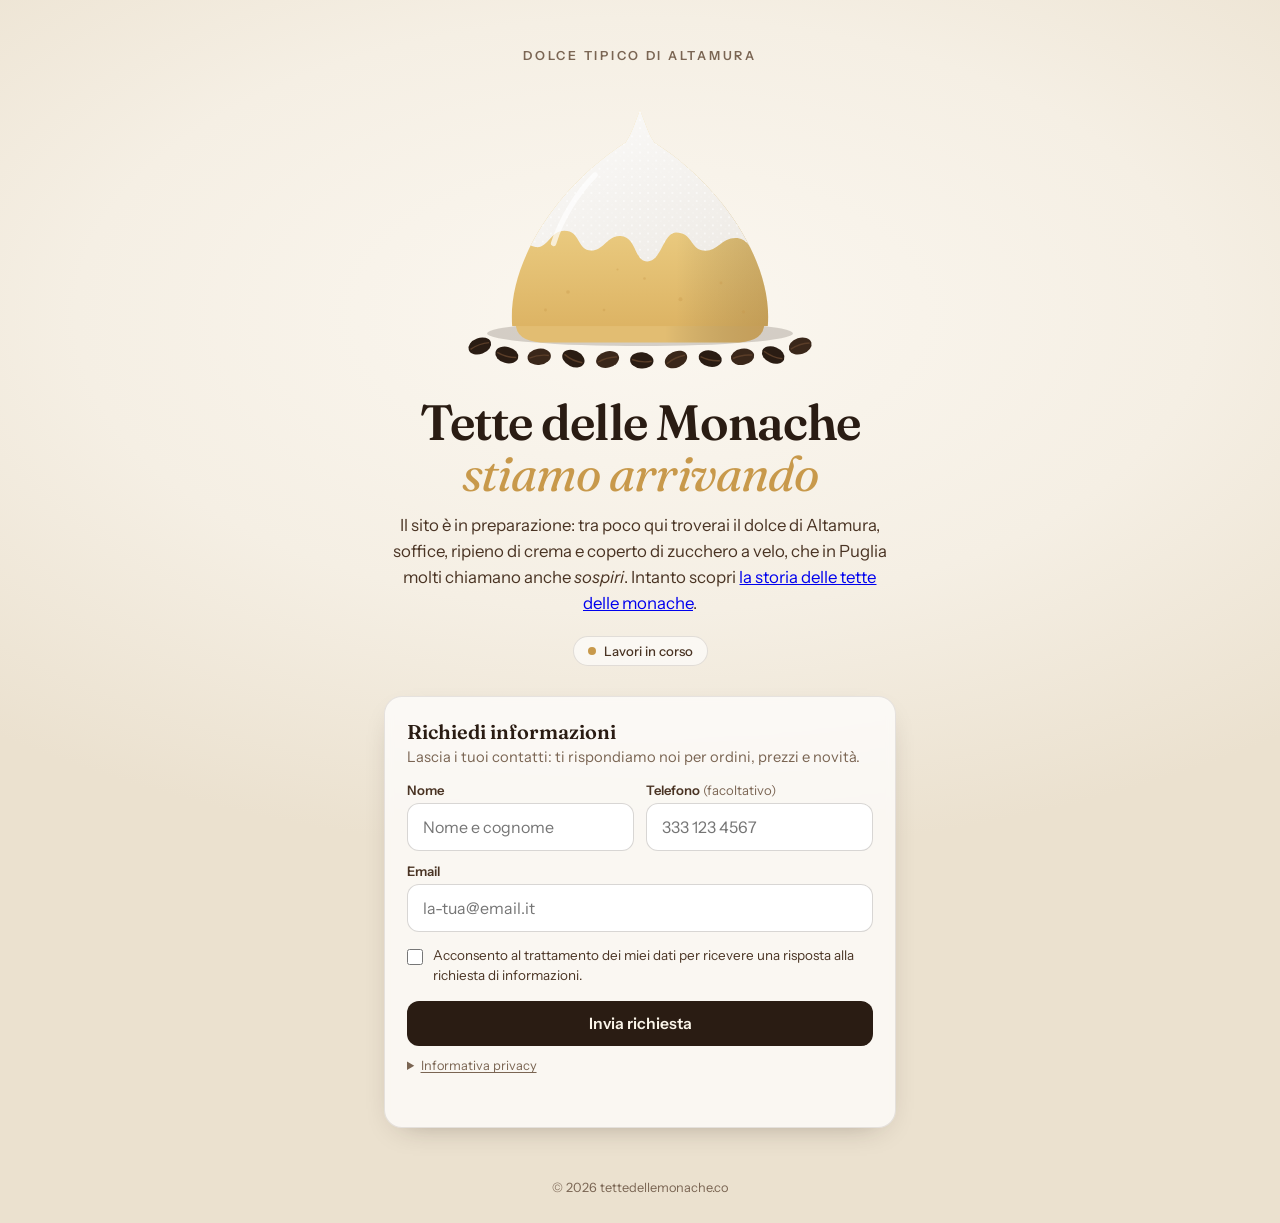
==== index.html @ 0f5dd4fe "Pubblica la pagina Storia e aggiungi nomi alternativi e varianti di ricerca Co-Authored-By: Claude O" ====
<!DOCTYPE html>
<html lang="it">
<head>
<meta charset="UTF-8">
<meta name="viewport" content="width=device-width, initial-scale=1">
<title>Tette delle Monache di Altamura (sospiri) — Lavori in corso</title>
<meta name="description" content="Tette delle monache, i sospiri tipici di Altamura: soffici, ripieni di crema e coperti di zucchero a velo. Il sito è in preparazione, lascia i tuoi contatti per ricevere informazioni.">
<meta name="keywords" content="tette delle monache, tette della monaca, tette delle monache Altamura, sospiri, sospiri pugliesi, sospiri di Altamura, sise delle monache, dolce tipico Altamura, dolci pugliesi, Dune di Altamura, tette monache, tete delle monache, tette delle monach, sospir">
<link rel="canonical" href="https://tettedellemonache.co/">
<meta property="og:type" content="website">
<meta property="og:locale" content="it_IT">
<meta property="og:site_name" content="Tette delle Monache">
<meta property="og:title" content="Tette delle Monache — il dolce tipico di Altamura">
<meta property="og:description" content="Soffici, cremose, innevate di zucchero a velo. Il sito è in preparazione: lascia i tuoi contatti per ricevere informazioni.">
<meta property="og:url" content="https://tettedellemonache.co/">
<meta property="og:image" content="https://tettedellemonache.co/og.png">
<meta property="og:image:width" content="1200">
<meta property="og:image:height" content="630">
<meta name="twitter:card" content="summary_large_image">
<script type="application/ld+json">
{
  "@context": "https://schema.org",
  "@graph": [
    {
      "@type": "WebSite",
      "@id": "https://tettedellemonache.co/#sito",
      "url": "https://tettedellemonache.co/",
      "name": "Tette delle Monache",
      "inLanguage": "it-IT",
      "publisher": {"@id": "https://tettedellemonache.co/#org"}
    },
    {
      "@type": "Organization",
      "@id": "https://tettedellemonache.co/#org",
      "name": "Tette delle Monache",
      "alternateName": ["Dune di Altamura", "Tette delle Monache Altamura", "Sospiri di Altamura"],
      "sameAs": ["https://dunedialtamura.com/", "https://dunedialtamura.it/", "https://tettedellemonache.info/"],
      "url": "https://tettedellemonache.co/",
      "logo": "https://tettedellemonache.co/og.png",
      "email": "tettedellemonache@outlook.com",
      "description": "Progetto dedicato alle tette delle monache, il dolce tipico di Altamura (Puglia).",
      "areaServed": "IT"
    }
  ]
}
</script>
<link rel="preconnect" href="https://fonts.googleapis.com">
<link rel="preconnect" href="https://fonts.gstatic.com" crossorigin>
<link href="https://fonts.googleapis.com/css2?family=Fraunces:ital,opsz,wght@0,9..144,400;0,9..144,600;1,9..144,400&family=Instrument+Sans:wght@400;500;600&display=swap" rel="stylesheet">
<style>
  :root{
    --cream:#f5efe4;
    --cream-2:#ebe1cf;
    --custard:#e9c97e;
    --crust:#c8994b;
    --coffee:#2a1c13;
    --coffee-2:#4a3424;
    --ink:#2a1c13;
    --muted:#7a6553;
  }
  *{box-sizing:border-box;margin:0;padding:0}
  html,body{height:100%}
  body{
    font-family:"Instrument Sans",system-ui,sans-serif;
    color:var(--ink);
    background:
      radial-gradient(ellipse 80% 60% at 50% 35%, #fbf7f0 0%, var(--cream) 55%, var(--cream-2) 100%) fixed;
    background-color:var(--cream-2);
    min-height:100vh;
    display:flex;flex-direction:column;align-items:center;
    overflow-x:hidden;
  }
  /* zucchero a velo che cade */
  .sugar{position:fixed;inset:0;pointer-events:none;z-index:0}
  .sugar i{
    position:absolute;top:-10px;width:4px;height:4px;border-radius:50%;
    background:#fff;opacity:.9;box-shadow:0 0 3px rgba(255,255,255,.9);
    animation:fall linear infinite;
  }
  @keyframes fall{
    to{transform:translate3d(var(--drift,20px),105vh,0)}
  }

  main{
    position:relative;z-index:1;
    width:100%;max-width:560px;
    padding:48px 24px 32px;
    display:flex;flex-direction:column;align-items:center;text-align:center;
    flex:1;
  }
  .eyebrow{
    font-size:.78rem;letter-spacing:.22em;text-transform:uppercase;
    color:var(--muted);font-weight:600;
  }
  .mountain{width:min(360px,82vw);height:auto;margin:22px 0 6px;overflow:visible}
  .mountain .peak{animation:breathe 6s ease-in-out infinite;transform-origin:200px 270px}
  @keyframes breathe{50%{transform:scale(1.012)}}

  h1{
    font-family:"Fraunces",Georgia,serif;font-weight:600;
    font-size:clamp(2.1rem,7vw,3.1rem);line-height:1.02;letter-spacing:-.02em;
    margin-top:18px;
  }
  h1 em{font-style:italic;font-weight:400;color:var(--crust)}
  .lead{
    margin-top:14px;font-size:1.05rem;line-height:1.55;color:var(--coffee-2);
    max-width:30em;
  }
  .badge{
    display:inline-flex;align-items:center;gap:8px;margin-top:20px;
    font-size:.82rem;font-weight:500;color:var(--coffee-2);
    background:rgba(255,255,255,.6);border:1px solid rgba(42,28,19,.12);
    padding:6px 14px;border-radius:999px;
  }
  .badge::before{
    content:"";width:8px;height:8px;border-radius:50%;background:var(--crust);
    animation:pulse 1.8s ease-in-out infinite;
  }
  @keyframes pulse{50%{opacity:.3}}

  form{
    width:100%;margin-top:30px;
    background:rgba(255,255,255,.72);
    border:1px solid rgba(42,28,19,.1);
    border-radius:18px;padding:22px;
    box-shadow:0 10px 30px -18px rgba(42,28,19,.45);
    text-align:left;
    backdrop-filter:blur(4px);
  }
  form h2{
    font-family:"Fraunces",Georgia,serif;font-weight:600;font-size:1.25rem;
  }
  form p.sub{font-size:.92rem;color:var(--muted);margin-top:4px}
  .fields{display:grid;grid-template-columns:1fr 1fr;gap:12px;margin-top:16px}
  .field{display:flex;flex-direction:column;gap:5px;min-width:0}
  .field.wide{grid-column:1/-1}
  .field label{font-size:.82rem;font-weight:600;color:var(--coffee-2)}
  .field .opt{font-weight:400;color:var(--muted)}
  .submit{width:100%;margin-top:16px}
  input[type=email],input[type=text],input[type=tel]{
    width:100%;min-width:0;
    font:inherit;font-size:1rem;color:var(--ink);
    padding:13px 15px;border-radius:12px;
    border:1.5px solid rgba(42,28,19,.18);background:#fff;
    transition:border-color .2s, box-shadow .2s;
  }
  input[type=email]:focus,input[type=text]:focus,input[type=tel]:focus{
    outline:none;border-color:var(--crust);box-shadow:0 0 0 4px rgba(200,153,75,.18);
  }
  button{
    font:inherit;font-weight:600;font-size:.98rem;
    padding:13px 20px;border-radius:12px;border:0;cursor:pointer;
    background:var(--coffee);color:#fbf5ea;white-space:nowrap;
    transition:transform .15s, background .2s;
  }
  button:hover{background:#3b281b}
  button:active{transform:translateY(1px)}
  button[disabled]{opacity:.6;cursor:wait}
  .consent{
    display:flex;gap:10px;align-items:flex-start;margin-top:14px;
    font-size:.84rem;line-height:1.45;color:var(--coffee-2);
  }
  .consent input{margin-top:3px;accent-color:var(--coffee);width:16px;height:16px;flex:none}
  details{margin-top:10px;font-size:.8rem;color:var(--muted);line-height:1.5}
  details summary{cursor:pointer;text-decoration:underline;text-underline-offset:2px}
  details div{margin-top:8px}
  details a{color:var(--coffee-2)}
  .hp{position:absolute;left:-9999px}
  .msg{margin-top:12px;font-size:.92rem;font-weight:500;min-height:1.2em}
  .msg.ok{color:#3d6b2f}
  .msg.err{color:#a3392b}

  footer{
    position:relative;z-index:1;
    padding:20px 24px 28px;font-size:.8rem;color:var(--muted);text-align:center;
  }
  @media (max-width:440px){
    .fields{grid-template-columns:1fr}
  }
  @media (prefers-reduced-motion:reduce){
    .sugar,.mountain .peak,.badge::before{animation:none!important}
    .sugar{display:none}
  }
</style>
</head>
<body>

<div class="sugar" aria-hidden="true"></div>

<main>
  <span class="eyebrow">Dolce tipico di Altamura</span>

  <!-- La montagna: forma del dolce, cima di zucchero a velo, base di chicchi di caffè -->
  <svg class="mountain" viewBox="0 0 400 320" role="img" aria-label="Una montagna stilizzata a forma di tetta delle monache, con la cima innevata di zucchero a velo">
    <defs>
      <linearGradient id="body" x1="0" y1="0" x2="0" y2="1">
        <stop offset="0" stop-color="#f6e3b0"/>
        <stop offset=".55" stop-color="#e9c97e"/>
        <stop offset="1" stop-color="#d9ad5c"/>
      </linearGradient>
      <linearGradient id="shade" x1="0" y1="0" x2="1" y2="0">
        <stop offset="0" stop-color="#000" stop-opacity="0"/>
        <stop offset=".6" stop-color="#000" stop-opacity="0"/>
        <stop offset="1" stop-color="#7a4f1c" stop-opacity=".28"/>
      </linearGradient>
      <linearGradient id="snow" x1="0" y1="0" x2="1" y2="1">
        <stop offset="0" stop-color="#ffffff"/>
        <stop offset="1" stop-color="#ece8e2"/>
      </linearGradient>
      <clipPath id="dome">
        <path d="M58,268 C52,198 108,112 184,64 C191,54 195,40 200,28 C205,40 209,54 216,64 C292,112 348,198 342,268 Z"/>
      </clipPath>
      <pattern id="dust" width="9" height="9" patternUnits="userSpaceOnUse">
        <circle cx="2" cy="3" r=".9" fill="#fff" opacity=".8"/>
        <circle cx="7" cy="7" r=".6" fill="#fff" opacity=".6"/>
      </pattern>
    </defs>

    <!-- ombra a terra -->
    <ellipse cx="200" cy="276" rx="170" ry="14" fill="#2a1c13" opacity=".18"/>

    <g class="peak">
      <!-- base più chiara (il disco di pan di Spagna) -->
      <path d="M62,262 Q60,284 90,286 L310,286 Q340,284 338,262 Z" fill="#e2bd72"/>
      <path d="M62,262 Q60,284 90,286 L310,286 Q340,284 338,262 Z" fill="url(#shade)"/>

      <g clip-path="url(#dome)">
        <rect x="0" y="0" width="400" height="300" fill="url(#body)"/>
        <rect x="0" y="0" width="400" height="300" fill="url(#shade)"/>
        <!-- pori della pasta -->
        <g fill="#c8994b" opacity=".35">
          <circle cx="120" cy="230" r="2"/><circle cx="160" cy="250" r="1.5"/>
          <circle cx="245" cy="238" r="2.2"/><circle cx="290" cy="220" r="1.6"/>
          <circle cx="205" cy="215" r="1.4"/><circle cx="95" cy="250" r="1.6"/>
          <circle cx="315" cy="252" r="1.8"/><circle cx="175" cy="205" r="1.2"/>
        </g>
        <!-- cappa di zucchero a velo, con i bordi che colano -->
        <path id="cap" fill="url(#snow)" d="
          M0,0 H400 V168
          C388,170 378,160 362,166
          C350,172 348,190 336,190
          C322,190 324,170 306,170
          C290,170 286,186 270,184
          C256,182 258,164 240,164
          C226,164 224,196 208,196
          C194,196 196,170 180,168
          C164,166 160,184 146,184
          C130,184 134,162 116,162
          C100,162 98,182 84,180
          C70,178 72,160 56,160
          C40,160 20,170 0,166 Z"/>
        <clipPath id="capclip"><use href="#cap"/></clipPath>
        <rect x="0" y="0" width="400" height="200" fill="url(#dust)" clip-path="url(#capclip)"/>
        <!-- ombra sul fianco destro della neve -->
        <path d="M216,64 C292,112 348,198 342,268 L400,268 L400,0 L200,0 Z" fill="#8a7a66" opacity=".08"/>
        <!-- riflesso -->
        <path d="M150,100 C130,120 112,150 104,176" stroke="#fff" stroke-width="6" stroke-linecap="round" fill="none" opacity=".7"/>
      </g>
    </g>

    <!-- chicchi di caffè -->
    <g fill="#2a1c13">
      <g transform="translate(22,290) rotate(-20)"><ellipse rx="13" ry="9"/><path d="M-11,0 Q0,-3 11,0" stroke="#5a3d28" stroke-width="1.6" fill="none"/></g>
      <g transform="translate(52,300) rotate(15)"><ellipse rx="13" ry="9"/><path d="M-11,0 Q0,3 11,0" stroke="#5a3d28" stroke-width="1.6" fill="none"/></g>
      <g transform="translate(88,302) rotate(-8)"><ellipse rx="13" ry="9" fill="#3a271a"/><path d="M-11,0 Q0,-3 11,0" stroke="#5a3d28" stroke-width="1.6" fill="none"/></g>
      <g transform="translate(126,304) rotate(25)"><ellipse rx="13" ry="9"/><path d="M-11,0 Q0,3 11,0" stroke="#5a3d28" stroke-width="1.6" fill="none"/></g>
      <g transform="translate(164,305) rotate(-15)"><ellipse rx="13" ry="9" fill="#3a271a"/><path d="M-11,0 Q0,-3 11,0" stroke="#5a3d28" stroke-width="1.6" fill="none"/></g>
      <g transform="translate(202,306) rotate(5)"><ellipse rx="13" ry="9"/><path d="M-11,0 Q0,3 11,0" stroke="#5a3d28" stroke-width="1.6" fill="none"/></g>
      <g transform="translate(240,305) rotate(-25)"><ellipse rx="13" ry="9" fill="#3a271a"/><path d="M-11,0 Q0,-3 11,0" stroke="#5a3d28" stroke-width="1.6" fill="none"/></g>
      <g transform="translate(278,304) rotate(12)"><ellipse rx="13" ry="9"/><path d="M-11,0 Q0,3 11,0" stroke="#5a3d28" stroke-width="1.6" fill="none"/></g>
      <g transform="translate(314,302) rotate(-10)"><ellipse rx="13" ry="9" fill="#3a271a"/><path d="M-11,0 Q0,-3 11,0" stroke="#5a3d28" stroke-width="1.6" fill="none"/></g>
      <g transform="translate(348,300) rotate(22)"><ellipse rx="13" ry="9"/><path d="M-11,0 Q0,3 11,0" stroke="#5a3d28" stroke-width="1.6" fill="none"/></g>
      <g transform="translate(378,290) rotate(-18)"><ellipse rx="13" ry="9" fill="#3a271a"/><path d="M-11,0 Q0,-3 11,0" stroke="#5a3d28" stroke-width="1.6" fill="none"/></g>
    </g>
  </svg>

  <h1>Tette delle Monache<br><em>stiamo arrivando</em></h1>
  <p class="lead">Il sito è in preparazione: tra poco qui troverai il dolce di Altamura, soffice, ripieno di crema e coperto di zucchero a velo, che in Puglia molti chiamano anche <em>sospiri</em>. Intanto scopri <a href="/storia/">la storia delle tette delle monache</a>.</p>
  <span class="badge">Lavori in corso</span>

  <form id="info" novalidate>
    <h2>Richiedi informazioni</h2>
    <p class="sub">Lascia i tuoi contatti: ti rispondiamo noi per ordini, prezzi e novità.</p>

    <input type="hidden" name="access_key" value="9b6ca46b-5a80-4201-93fc-f913180a5747">
    <input type="hidden" name="subject" value="Nuova richiesta informazioni da tettedellemonache.co">
    <input type="hidden" name="from_name" value="tettedellemonache.co">
    <input type="checkbox" name="botcheck" class="hp" tabindex="-1" autocomplete="off">

    <div class="fields">
      <div class="field">
        <label for="name">Nome</label>
        <input id="name" type="text" name="name" placeholder="Nome e cognome" autocomplete="name" required>
      </div>
      <div class="field">
        <label for="phone">Telefono <span class="opt">(facoltativo)</span></label>
        <input id="phone" type="tel" name="telefono" placeholder="333 123 4567" autocomplete="tel" inputmode="tel">
      </div>
      <div class="field wide">
        <label for="email">Email</label>
        <input id="email" type="email" name="email" placeholder="la-tua@email.it" autocomplete="email" required>
      </div>
    </div>

    <label class="consent">
      <input type="checkbox" name="consenso_privacy" value="sì" required>
      <span>Acconsento al trattamento dei miei dati per ricevere una risposta alla richiesta di informazioni.</span>
    </label>

    <button type="submit" id="send" class="submit">Invia richiesta</button>

    <details>
      <summary>Informativa privacy</summary>
      <div>
        <strong>Titolare del trattamento:</strong> Domenico Fraccalvieri, email: <a href="mailto:tettedellemonache@outlook.com">tettedellemonache@outlook.com</a>.<br>
        <strong>Dati raccolti:</strong> nome, indirizzo email e, se lo inserisci, numero di telefono.<br>
        <strong>Finalità:</strong> rispondere alla tua richiesta di informazioni. Base giuridica: il tuo consenso (art. 6.1.a GDPR).<br>
        <strong>Conservazione:</strong> per il tempo necessario a rispondere e comunque non oltre 12 mesi.<br>
        <strong>Destinatari:</strong> il modulo è gestito da Web3Forms, che inoltra il messaggio via email al titolare.<br>
        <strong>I tuoi diritti:</strong> puoi chiedere in ogni momento accesso, rettifica, cancellazione o revoca del consenso scrivendo all'email del titolare, e puoi presentare reclamo al Garante per la protezione dei dati personali.
      </div>
    </details>

    <p class="msg" id="msg" role="status" aria-live="polite"></p>
  </form>
</main>

<footer>© <span id="y"></span> tettedellemonache.co</footer>

<script>
  document.getElementById('y').textContent = new Date().getFullYear();

  // zucchero a velo
  (function(){
    var box = document.querySelector('.sugar');
    var n = window.innerWidth < 600 ? 28 : 55;
    for (var i = 0; i < n; i++){
      var s = document.createElement('i');
      var size = (Math.random()*3 + 2).toFixed(1);
      s.style.left = (Math.random()*100) + 'vw';
      s.style.width = s.style.height = size + 'px';
      s.style.opacity = (Math.random()*.5 + .45).toFixed(2);
      s.style.animationDuration = (Math.random()*10 + 9).toFixed(1) + 's';
      s.style.animationDelay = (-Math.random()*18).toFixed(1) + 's';
      s.style.setProperty('--drift', (Math.random()*60 - 30).toFixed(0) + 'px');
      box.appendChild(s);
    }
  })();

  // invio modulo
  (function(){
    var form = document.getElementById('info');
    var msg = document.getElementById('msg');
    var btn = document.getElementById('send');

    function say(text, cls){ msg.textContent = text; msg.className = 'msg ' + (cls||''); }

    form.addEventListener('submit', function(e){
      e.preventDefault();
      var nameEl = document.getElementById('name');
      var name = nameEl.value.trim();
      var phone = form.telefono.value.trim();
      var email = form.email.value.trim();
      if (name.length < 2) { say('Inserisci il tuo nome.', 'err'); nameEl.focus(); return; }
      if (phone && !/^\+?[0-9\s.\-\/()]{6,20}$/.test(phone)) { say('Il numero di telefono non sembra valido.', 'err'); form.telefono.focus(); return; }
      if (!/^[^\s@]+@[^\s@]+\.[^\s@]+$/.test(email)) { say('Inserisci un indirizzo email valido.', 'err'); form.email.focus(); return; }
      if (!form.consenso_privacy.checked) { say('Per inviare la richiesta serve il consenso al trattamento dei dati.', 'err'); return; }
      if (form.access_key.value.indexOf('INSERISCI') === 0) { say('Il modulo non è ancora collegato: manca la access key di Web3Forms.', 'err'); return; }

      btn.disabled = true; say('Invio in corso…');
      fetch('https://api.web3forms.com/submit', { method:'POST', body:new FormData(form), headers:{ 'Accept':'application/json' } })
        .then(function(r){ return r.json(); })
        .then(function(d){
          if (d.success) { form.reset(); say('Grazie! Ti scriveremo presto.', 'ok'); }
          else { say('Qualcosa non ha funzionato. Riprova tra poco.', 'err'); }
        })
        .catch(function(){ say('Connessione non riuscita. Riprova tra poco.', 'err'); })
        .finally(function(){ btn.disabled = false; });
    });
  })();
</script>
</body>
</html>
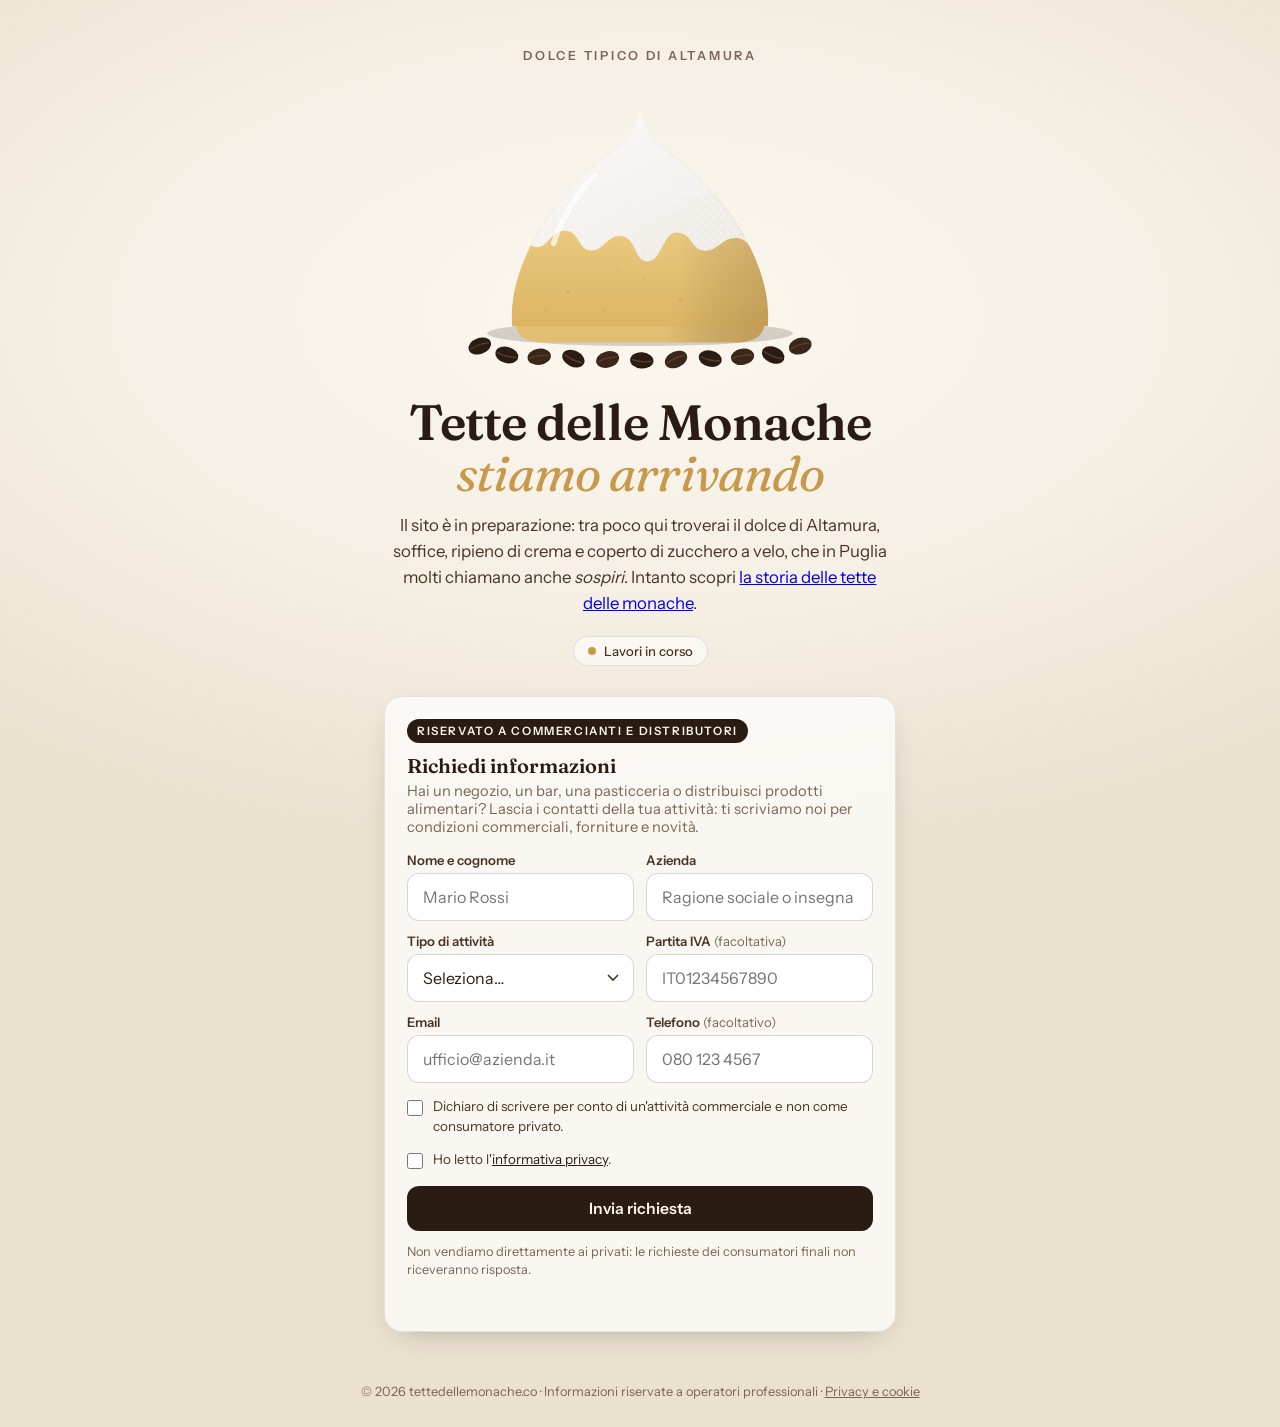
==== commit 7bc41163: "Modulo riservato a commercianti e distributori, informativa privacy completa, caratteri ospitati sul" ====
--- a/index.html
+++ b/index.html
@@ -44,9 +44,11 @@
   ]
 }
 </script>
-<link rel="preconnect" href="https://fonts.googleapis.com">
-<link rel="preconnect" href="https://fonts.gstatic.com" crossorigin>
-<link href="https://fonts.googleapis.com/css2?family=Fraunces:ital,opsz,wght@0,9..144,400;0,9..144,600;1,9..144,400&family=Instrument+Sans:wght@400;500;600&display=swap" rel="stylesheet">
+<link rel="preload" href="/fonts/fraunces-latin-600-normal.woff2" as="font" type="font/woff2" crossorigin>
+<link rel="icon" href="/favicon.svg" type="image/svg+xml">
+<link rel="apple-touch-icon" href="/apple-touch-icon.png">
+<link rel="preload" href="/fonts/instrument-sans-latin-400-normal.woff2" as="font" type="font/woff2" crossorigin>
+<link rel="stylesheet" href="/fonts/fonts.css">
 <style>
   :root{
     --cream:#f5efe4;
@@ -137,14 +139,14 @@
   .field label{font-size:.82rem;font-weight:600;color:var(--coffee-2)}
   .field .opt{font-weight:400;color:var(--muted)}
   .submit{width:100%;margin-top:16px}
-  input[type=email],input[type=text],input[type=tel]{
+  input[type=email],input[type=text],input[type=tel],select{
     width:100%;min-width:0;
     font:inherit;font-size:1rem;color:var(--ink);
     padding:13px 15px;border-radius:12px;
     border:1.5px solid rgba(42,28,19,.18);background:#fff;
     transition:border-color .2s, box-shadow .2s;
   }
-  input[type=email]:focus,input[type=text]:focus,input[type=tel]:focus{
+  input[type=email]:focus,input[type=text]:focus,input[type=tel]:focus,select:focus{
     outline:none;border-color:var(--crust);box-shadow:0 0 0 4px rgba(200,153,75,.18);
   }
   button{
@@ -161,6 +163,10 @@
     font-size:.84rem;line-height:1.45;color:var(--coffee-2);
   }
   .consent input{margin-top:3px;accent-color:var(--coffee);width:16px;height:16px;flex:none}
+  select{appearance:none;background:#fff url("data:image/svg+xml,%3Csvg xmlns='http://www.w3.org/2000/svg' width='12' height='8'%3E%3Cpath d='M1 1l5 5 5-5' stroke='%234a3424' stroke-width='1.6' fill='none'/%3E%3C/svg%3E") no-repeat right 14px center;padding-right:36px}
+  .b2b{display:inline-block;font-size:.72rem;letter-spacing:.14em;text-transform:uppercase;font-weight:600;color:#fbf5ea;background:var(--coffee);padding:5px 10px;border-radius:999px;margin-bottom:10px}
+  .consent a{color:var(--coffee)}
+  .note{margin-top:12px;font-size:.8rem;color:var(--muted);line-height:1.45}
   details{margin-top:10px;font-size:.8rem;color:var(--muted);line-height:1.5}
   details summary{cursor:pointer;text-decoration:underline;text-underline-offset:2px}
   details div{margin-top:8px}
@@ -170,6 +176,7 @@
   .msg.ok{color:#3d6b2f}
   .msg.err{color:#a3392b}
 
+  footer a{color:var(--muted)}
   footer{
     position:relative;z-index:1;
     padding:20px 24px 28px;font-size:.8rem;color:var(--muted);text-align:center;
@@ -279,53 +286,70 @@
   <span class="badge">Lavori in corso</span>
 
   <form id="info" novalidate>
+    <span class="b2b">Riservato a commercianti e distributori</span>
     <h2>Richiedi informazioni</h2>
-    <p class="sub">Lascia i tuoi contatti: ti rispondiamo noi per ordini, prezzi e novità.</p>
+    <p class="sub">Hai un negozio, un bar, una pasticceria o distribuisci prodotti alimentari? Lascia i contatti della tua attività: ti scriviamo noi per condizioni commerciali, forniture e novità.</p>
 
     <input type="hidden" name="access_key" value="9b6ca46b-5a80-4201-93fc-f913180a5747">
-    <input type="hidden" name="subject" value="Nuova richiesta informazioni da tettedellemonache.co">
+    <input type="hidden" name="subject" value="Nuova richiesta B2B da tettedellemonache.co">
     <input type="hidden" name="from_name" value="tettedellemonache.co">
-    <input type="checkbox" name="botcheck" class="hp" tabindex="-1" autocomplete="off">
+    <div class="hp" aria-hidden="true">
+      <label>Non spuntare questa casella <input type="checkbox" name="botcheck" tabindex="-1" autocomplete="off"></label>
+    </div>
 
     <div class="fields">
       <div class="field">
-        <label for="name">Nome</label>
-        <input id="name" type="text" name="name" placeholder="Nome e cognome" autocomplete="name" required>
+        <label for="name">Nome e cognome</label>
+        <input id="name" type="text" name="name" placeholder="Mario Rossi" autocomplete="name" required>
+      </div>
+      <div class="field">
+        <label for="company">Azienda</label>
+        <input id="company" type="text" name="azienda" placeholder="Ragione sociale o insegna" autocomplete="organization" required>
+      </div>
+      <div class="field">
+        <label for="kind">Tipo di attività</label>
+        <select id="kind" name="tipo_attivita" required>
+          <option value="">Seleziona…</option>
+          <option>Negozio / gastronomia</option>
+          <option>Bar / pasticceria</option>
+          <option>Ristorante / catering / hotel</option>
+          <option>Distributore / grossista</option>
+          <option>Grande distribuzione</option>
+          <option>Altro</option>
+        </select>
+      </div>
+      <div class="field">
+        <label for="vat">Partita IVA <span class="opt">(facoltativa)</span></label>
+        <input id="vat" type="text" name="partita_iva" placeholder="IT01234567890" inputmode="text" autocomplete="off">
+      </div>
+      <div class="field">
+        <label for="email">Email</label>
+        <input id="email" type="email" name="email" placeholder="ufficio@azienda.it" autocomplete="email" required>
       </div>
       <div class="field">
         <label for="phone">Telefono <span class="opt">(facoltativo)</span></label>
-        <input id="phone" type="tel" name="telefono" placeholder="333 123 4567" autocomplete="tel" inputmode="tel">
-      </div>
-      <div class="field wide">
-        <label for="email">Email</label>
-        <input id="email" type="email" name="email" placeholder="la-tua@email.it" autocomplete="email" required>
+        <input id="phone" type="tel" name="telefono" placeholder="080 123 4567" autocomplete="tel" inputmode="tel">
       </div>
     </div>
 
     <label class="consent">
-      <input type="checkbox" name="consenso_privacy" value="sì" required>
-      <span>Acconsento al trattamento dei miei dati per ricevere una risposta alla richiesta di informazioni.</span>
+      <input type="checkbox" name="dichiarazione_operatore" value="sì" required>
+      <span>Dichiaro di scrivere per conto di un'attività commerciale e non come consumatore privato.</span>
     </label>
+    <label class="consent">
+      <input type="checkbox" name="presa_visione_privacy" value="sì" required>
+      <span>Ho letto l'<a href="/privacy/" target="_blank" rel="noopener">informativa privacy</a>.</span>
+    </label>
 
     <button type="submit" id="send" class="submit">Invia richiesta</button>
 
-    <details>
-      <summary>Informativa privacy</summary>
-      <div>
-        <strong>Titolare del trattamento:</strong> Domenico Fraccalvieri, email: <a href="mailto:tettedellemonache@outlook.com">tettedellemonache@outlook.com</a>.<br>
-        <strong>Dati raccolti:</strong> nome, indirizzo email e, se lo inserisci, numero di telefono.<br>
-        <strong>Finalità:</strong> rispondere alla tua richiesta di informazioni. Base giuridica: il tuo consenso (art. 6.1.a GDPR).<br>
-        <strong>Conservazione:</strong> per il tempo necessario a rispondere e comunque non oltre 12 mesi.<br>
-        <strong>Destinatari:</strong> il modulo è gestito da Web3Forms, che inoltra il messaggio via email al titolare.<br>
-        <strong>I tuoi diritti:</strong> puoi chiedere in ogni momento accesso, rettifica, cancellazione o revoca del consenso scrivendo all'email del titolare, e puoi presentare reclamo al Garante per la protezione dei dati personali.
-      </div>
-    </details>
+    <p class="note">Non vendiamo direttamente ai privati: le richieste dei consumatori finali non riceveranno risposta.</p>
 
     <p class="msg" id="msg" role="status" aria-live="polite"></p>
   </form>
 </main>
 
-<footer>© <span id="y"></span> tettedellemonache.co</footer>
+<footer>© <span id="y"></span> tettedellemonache.co · Informazioni riservate a operatori professionali · <a href="/privacy/">Privacy e cookie</a></footer>
 
 <script>
   document.getElementById('y').textContent = new Date().getFullYear();
@@ -358,13 +382,21 @@
     form.addEventListener('submit', function(e){
       e.preventDefault();
       var nameEl = document.getElementById('name');
+      var compEl = document.getElementById('company');
+      var kindEl = document.getElementById('kind');
+      var vatEl = document.getElementById('vat');
       var name = nameEl.value.trim();
       var phone = form.telefono.value.trim();
       var email = form.email.value.trim();
-      if (name.length < 2) { say('Inserisci il tuo nome.', 'err'); nameEl.focus(); return; }
+      var vat = vatEl.value.replace(/\s/g,'').toUpperCase();
+      if (name.length < 2) { say('Inserisci nome e cognome.', 'err'); nameEl.focus(); return; }
+      if (compEl.value.trim().length < 2) { say('Inserisci il nome dell\'azienda.', 'err'); compEl.focus(); return; }
+      if (!kindEl.value) { say('Seleziona il tipo di attività.', 'err'); kindEl.focus(); return; }
+      if (vat && !/^(IT)?[0-9]{11}$/.test(vat) && !/^[A-Z]{2}[0-9A-Z]{2,13}$/.test(vat)) { say('La partita IVA non sembra valida.', 'err'); vatEl.focus(); return; }
+      if (!/^[^\s@]+@[^\s@]+\.[^\s@]+$/.test(email)) { say('Inserisci un indirizzo email valido.', 'err'); form.email.focus(); return; }
       if (phone && !/^\+?[0-9\s.\-\/()]{6,20}$/.test(phone)) { say('Il numero di telefono non sembra valido.', 'err'); form.telefono.focus(); return; }
-      if (!/^[^\s@]+@[^\s@]+\.[^\s@]+$/.test(email)) { say('Inserisci un indirizzo email valido.', 'err'); form.email.focus(); return; }
-      if (!form.consenso_privacy.checked) { say('Per inviare la richiesta serve il consenso al trattamento dei dati.', 'err'); return; }
+      if (!form.dichiarazione_operatore.checked) { say('Il modulo è riservato alle attività commerciali: conferma la dichiarazione.', 'err'); return; }
+      if (!form.presa_visione_privacy.checked) { say('Conferma di aver letto l\'informativa privacy.', 'err'); return; }
       if (form.access_key.value.indexOf('INSERISCI') === 0) { say('Il modulo non è ancora collegato: manca la access key di Web3Forms.', 'err'); return; }
 
       btn.disabled = true; say('Invio in corso…');
--- a/fonts/fonts.css
+++ b/fonts/fonts.css
@@ -0,0 +1,7 @@
+/* Caratteri ospitati sul sito: nessun collegamento a server esterni */
+@font-face{font-family:"Fraunces";font-style:normal;font-weight:400;font-display:swap;src:url(/fonts/fraunces-latin-400-normal.woff2) format("woff2")}
+@font-face{font-family:"Fraunces";font-style:italic;font-weight:400;font-display:swap;src:url(/fonts/fraunces-latin-400-italic.woff2) format("woff2")}
+@font-face{font-family:"Fraunces";font-style:normal;font-weight:600;font-display:swap;src:url(/fonts/fraunces-latin-600-normal.woff2) format("woff2")}
+@font-face{font-family:"Instrument Sans";font-style:normal;font-weight:400;font-display:swap;src:url(/fonts/instrument-sans-latin-400-normal.woff2) format("woff2")}
+@font-face{font-family:"Instrument Sans";font-style:normal;font-weight:500;font-display:swap;src:url(/fonts/instrument-sans-latin-500-normal.woff2) format("woff2")}
+@font-face{font-family:"Instrument Sans";font-style:normal;font-weight:600;font-display:swap;src:url(/fonts/instrument-sans-latin-600-normal.woff2) format("woff2")}
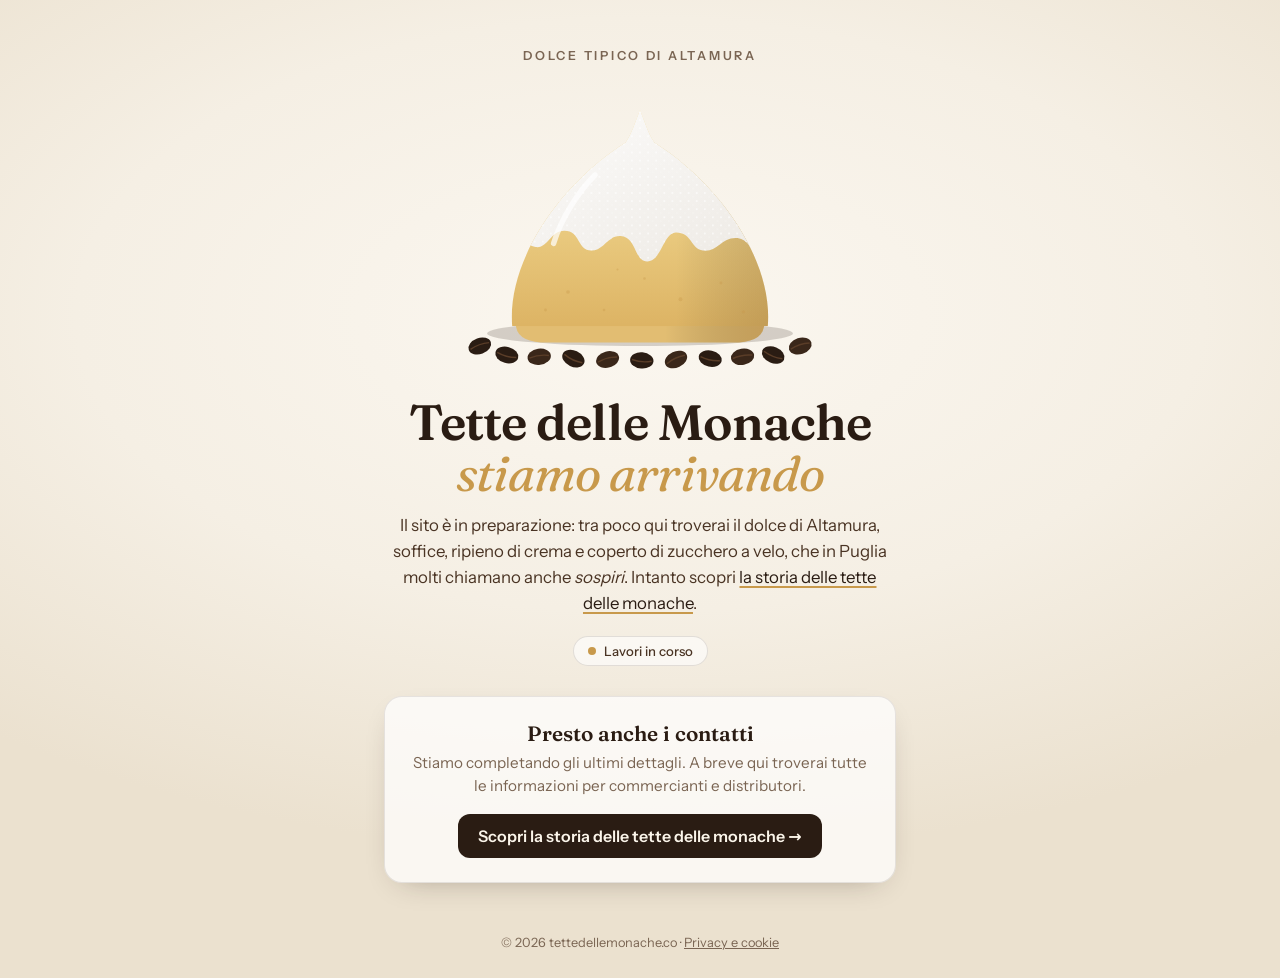
==== commit 139a1ff9: "Rimuovi temporaneamente il modulo di contatto in attesa dei dati della società Co-Authored-By: Claud" ====
--- a/index.html
+++ b/index.html
@@ -4,14 +4,14 @@
 <meta charset="UTF-8">
 <meta name="viewport" content="width=device-width, initial-scale=1">
 <title>Tette delle Monache di Altamura (sospiri) — Lavori in corso</title>
-<meta name="description" content="Tette delle monache, i sospiri tipici di Altamura: soffici, ripieni di crema e coperti di zucchero a velo. Il sito è in preparazione, lascia i tuoi contatti per ricevere informazioni.">
+<meta name="description" content="Tette delle monache, i sospiri tipici di Altamura: soffici, ripieni di crema e coperti di zucchero a velo. Il sito è in preparazione: scopri intanto la storia del dolce.">
 <meta name="keywords" content="tette delle monache, tette della monaca, tette delle monache Altamura, sospiri, sospiri pugliesi, sospiri di Altamura, sise delle monache, dolce tipico Altamura, dolci pugliesi, Dune di Altamura, tette monache, tete delle monache, tette delle monach, sospir">
 <link rel="canonical" href="https://tettedellemonache.co/">
 <meta property="og:type" content="website">
 <meta property="og:locale" content="it_IT">
 <meta property="og:site_name" content="Tette delle Monache">
 <meta property="og:title" content="Tette delle Monache — il dolce tipico di Altamura">
-<meta property="og:description" content="Soffici, cremose, innevate di zucchero a velo. Il sito è in preparazione: lascia i tuoi contatti per ricevere informazioni.">
+<meta property="og:description" content="Soffici, cremose, innevate di zucchero a velo. Il sito è in preparazione: scopri intanto la storia del dolce di Altamura.">
 <meta property="og:url" content="https://tettedellemonache.co/">
 <meta property="og:image" content="https://tettedellemonache.co/og.png">
 <meta property="og:image:width" content="1200">
@@ -176,6 +176,12 @@
   .msg.ok{color:#3d6b2f}
   .msg.err{color:#a3392b}
 
+  .soon{width:100%;margin-top:30px;background:rgba(255,255,255,.72);border:1px solid rgba(42,28,19,.1);border-radius:18px;padding:24px 22px;box-shadow:0 10px 30px -18px rgba(42,28,19,.45);text-align:center}
+  .soon h2{font-family:"Fraunces",Georgia,serif;font-weight:600;font-size:1.3rem}
+  .soon .sub{font-size:.95rem;color:var(--muted);margin-top:6px;line-height:1.5}
+  .soon-link{display:inline-block;margin-top:16px;font-weight:600;color:#fbf5ea;background:var(--coffee);padding:12px 20px;border-radius:12px;text-decoration:none}
+  .soon-link:hover{background:#3b281b}
+  .lead a{color:var(--coffee);text-decoration-color:var(--crust);text-underline-offset:3px;text-decoration-thickness:2px}
   footer a{color:var(--muted)}
   footer{
     position:relative;z-index:1;
@@ -285,71 +291,14 @@
   <p class="lead">Il sito è in preparazione: tra poco qui troverai il dolce di Altamura, soffice, ripieno di crema e coperto di zucchero a velo, che in Puglia molti chiamano anche <em>sospiri</em>. Intanto scopri <a href="/storia/">la storia delle tette delle monache</a>.</p>
   <span class="badge">Lavori in corso</span>
 
-  <form id="info" novalidate>
-    <span class="b2b">Riservato a commercianti e distributori</span>
-    <h2>Richiedi informazioni</h2>
-    <p class="sub">Hai un negozio, un bar, una pasticceria o distribuisci prodotti alimentari? Lascia i contatti della tua attività: ti scriviamo noi per condizioni commerciali, forniture e novità.</p>
-
-    <input type="hidden" name="access_key" value="9b6ca46b-5a80-4201-93fc-f913180a5747">
-    <input type="hidden" name="subject" value="Nuova richiesta B2B da tettedellemonache.co">
-    <input type="hidden" name="from_name" value="tettedellemonache.co">
-    <div class="hp" aria-hidden="true">
-      <label>Non spuntare questa casella <input type="checkbox" name="botcheck" tabindex="-1" autocomplete="off"></label>
-    </div>
-
-    <div class="fields">
-      <div class="field">
-        <label for="name">Nome e cognome</label>
-        <input id="name" type="text" name="name" placeholder="Mario Rossi" autocomplete="name" required>
-      </div>
-      <div class="field">
-        <label for="company">Azienda</label>
-        <input id="company" type="text" name="azienda" placeholder="Ragione sociale o insegna" autocomplete="organization" required>
-      </div>
-      <div class="field">
-        <label for="kind">Tipo di attività</label>
-        <select id="kind" name="tipo_attivita" required>
-          <option value="">Seleziona…</option>
-          <option>Negozio / gastronomia</option>
-          <option>Bar / pasticceria</option>
-          <option>Ristorante / catering / hotel</option>
-          <option>Distributore / grossista</option>
-          <option>Grande distribuzione</option>
-          <option>Altro</option>
-        </select>
-      </div>
-      <div class="field">
-        <label for="vat">Partita IVA <span class="opt">(facoltativa)</span></label>
-        <input id="vat" type="text" name="partita_iva" placeholder="IT01234567890" inputmode="text" autocomplete="off">
-      </div>
-      <div class="field">
-        <label for="email">Email</label>
-        <input id="email" type="email" name="email" placeholder="ufficio@azienda.it" autocomplete="email" required>
-      </div>
-      <div class="field">
-        <label for="phone">Telefono <span class="opt">(facoltativo)</span></label>
-        <input id="phone" type="tel" name="telefono" placeholder="080 123 4567" autocomplete="tel" inputmode="tel">
-      </div>
-    </div>
-
-    <label class="consent">
-      <input type="checkbox" name="dichiarazione_operatore" value="sì" required>
-      <span>Dichiaro di scrivere per conto di un'attività commerciale e non come consumatore privato.</span>
-    </label>
-    <label class="consent">
-      <input type="checkbox" name="presa_visione_privacy" value="sì" required>
-      <span>Ho letto l'<a href="/privacy/" target="_blank" rel="noopener">informativa privacy</a>.</span>
-    </label>
-
-    <button type="submit" id="send" class="submit">Invia richiesta</button>
-
-    <p class="note">Non vendiamo direttamente ai privati: le richieste dei consumatori finali non riceveranno risposta.</p>
-
-    <p class="msg" id="msg" role="status" aria-live="polite"></p>
-  </form>
+  <section class="soon" aria-labelledby="soon-title">
+    <h2 id="soon-title">Presto anche i contatti</h2>
+    <p class="sub">Stiamo completando gli ultimi dettagli. A breve qui troverai tutte le informazioni per commercianti e distributori.</p>
+    <a class="soon-link" href="/storia/">Scopri la storia delle tette delle monache →</a>
+  </section>
 </main>
 
-<footer>© <span id="y"></span> tettedellemonache.co · Informazioni riservate a operatori professionali · <a href="/privacy/">Privacy e cookie</a></footer>
+<footer>© <span id="y"></span> tettedellemonache.co · <a href="/privacy/">Privacy e cookie</a></footer>
 
 <script>
   document.getElementById('y').textContent = new Date().getFullYear();
@@ -371,45 +320,6 @@
     }
   })();
 
-  // invio modulo
-  (function(){
-    var form = document.getElementById('info');
-    var msg = document.getElementById('msg');
-    var btn = document.getElementById('send');
-
-    function say(text, cls){ msg.textContent = text; msg.className = 'msg ' + (cls||''); }
-
-    form.addEventListener('submit', function(e){
-      e.preventDefault();
-      var nameEl = document.getElementById('name');
-      var compEl = document.getElementById('company');
-      var kindEl = document.getElementById('kind');
-      var vatEl = document.getElementById('vat');
-      var name = nameEl.value.trim();
-      var phone = form.telefono.value.trim();
-      var email = form.email.value.trim();
-      var vat = vatEl.value.replace(/\s/g,'').toUpperCase();
-      if (name.length < 2) { say('Inserisci nome e cognome.', 'err'); nameEl.focus(); return; }
-      if (compEl.value.trim().length < 2) { say('Inserisci il nome dell\'azienda.', 'err'); compEl.focus(); return; }
-      if (!kindEl.value) { say('Seleziona il tipo di attività.', 'err'); kindEl.focus(); return; }
-      if (vat && !/^(IT)?[0-9]{11}$/.test(vat) && !/^[A-Z]{2}[0-9A-Z]{2,13}$/.test(vat)) { say('La partita IVA non sembra valida.', 'err'); vatEl.focus(); return; }
-      if (!/^[^\s@]+@[^\s@]+\.[^\s@]+$/.test(email)) { say('Inserisci un indirizzo email valido.', 'err'); form.email.focus(); return; }
-      if (phone && !/^\+?[0-9\s.\-\/()]{6,20}$/.test(phone)) { say('Il numero di telefono non sembra valido.', 'err'); form.telefono.focus(); return; }
-      if (!form.dichiarazione_operatore.checked) { say('Il modulo è riservato alle attività commerciali: conferma la dichiarazione.', 'err'); return; }
-      if (!form.presa_visione_privacy.checked) { say('Conferma di aver letto l\'informativa privacy.', 'err'); return; }
-      if (form.access_key.value.indexOf('INSERISCI') === 0) { say('Il modulo non è ancora collegato: manca la access key di Web3Forms.', 'err'); return; }
-
-      btn.disabled = true; say('Invio in corso…');
-      fetch('https://api.web3forms.com/submit', { method:'POST', body:new FormData(form), headers:{ 'Accept':'application/json' } })
-        .then(function(r){ return r.json(); })
-        .then(function(d){
-          if (d.success) { form.reset(); say('Grazie! Ti scriveremo presto.', 'ok'); }
-          else { say('Qualcosa non ha funzionato. Riprova tra poco.', 'err'); }
-        })
-        .catch(function(){ say('Connessione non riuscita. Riprova tra poco.', 'err'); })
-        .finally(function(){ btn.disabled = false; });
-    });
-  })();
 </script>
 </body>
 </html>
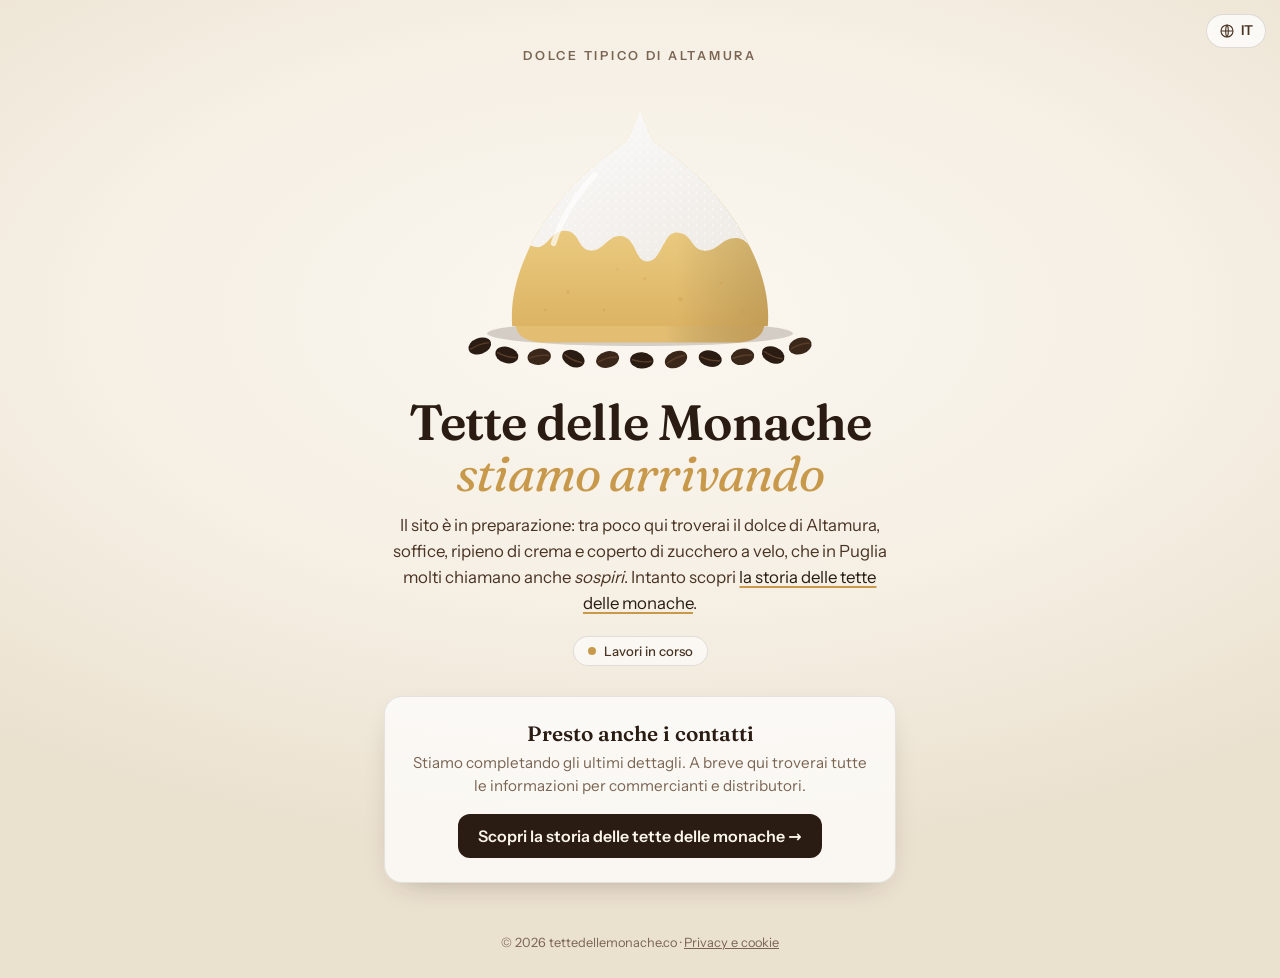
==== commit 4ce5779c: "Sito predisposto in 7 lingue: inglese, francese, spagnolo, portoghese, cinese e giapponese con hrefl" ====
--- a/index.html
+++ b/index.html
@@ -7,6 +7,17 @@
 <meta name="description" content="Tette delle monache, i sospiri tipici di Altamura: soffici, ripieni di crema e coperti di zucchero a velo. Il sito è in preparazione: scopri intanto la storia del dolce.">
 <meta name="keywords" content="tette delle monache, tette della monaca, tette delle monache Altamura, sospiri, sospiri pugliesi, sospiri di Altamura, sise delle monache, dolce tipico Altamura, dolci pugliesi, Dune di Altamura, tette monache, tete delle monache, tette delle monach, sospir">
 <link rel="canonical" href="https://tettedellemonache.co/">
+<!-- i18n:head -->
+<link rel="alternate" hreflang="it" href="https://tettedellemonache.co/">
+<link rel="alternate" hreflang="en" href="https://tettedellemonache.co/en/">
+<link rel="alternate" hreflang="fr" href="https://tettedellemonache.co/fr/">
+<link rel="alternate" hreflang="es" href="https://tettedellemonache.co/es/">
+<link rel="alternate" hreflang="pt" href="https://tettedellemonache.co/pt/">
+<link rel="alternate" hreflang="zh-Hans" href="https://tettedellemonache.co/zh/">
+<link rel="alternate" hreflang="ja" href="https://tettedellemonache.co/ja/">
+<link rel="alternate" hreflang="x-default" href="https://tettedellemonache.co/">
+<link rel="stylesheet" href="/lang.css">
+<!-- /i18n:head -->
 <meta property="og:type" content="website">
 <meta property="og:locale" content="it_IT">
 <meta property="og:site_name" content="Tette delle Monache">
@@ -167,10 +178,6 @@
   .b2b{display:inline-block;font-size:.72rem;letter-spacing:.14em;text-transform:uppercase;font-weight:600;color:#fbf5ea;background:var(--coffee);padding:5px 10px;border-radius:999px;margin-bottom:10px}
   .consent a{color:var(--coffee)}
   .note{margin-top:12px;font-size:.8rem;color:var(--muted);line-height:1.45}
-  details{margin-top:10px;font-size:.8rem;color:var(--muted);line-height:1.5}
-  details summary{cursor:pointer;text-decoration:underline;text-underline-offset:2px}
-  details div{margin-top:8px}
-  details a{color:var(--coffee-2)}
   .hp{position:absolute;left:-9999px}
   .msg{margin-top:12px;font-size:.92rem;font-weight:500;min-height:1.2em}
   .msg.ok{color:#3d6b2f}
@@ -197,6 +204,9 @@
 </style>
 </head>
 <body>
+<!-- i18n:switch -->
+<details class="langs langs-float"><summary><svg aria-hidden="true" viewBox="0 0 24 24" width="16" height="16" fill="none" stroke="currentColor" stroke-width="1.7"><circle cx="12" cy="12" r="9"/><path d="M3 12h18M12 3c2.6 2.7 2.6 15.3 0 18M12 3c-2.6 2.7-2.6 15.3 0 18"/></svg><span>IT</span><span class="vh"> · Lingua: Italiano</span></summary><ul><li><a href="/" hreflang="it" lang="it" aria-current="page">Italiano</a></li><li><a href="/en/" hreflang="en" lang="en">English</a></li><li><a href="/fr/" hreflang="fr" lang="fr">Français</a></li><li><a href="/es/" hreflang="es" lang="es">Español</a></li><li><a href="/pt/" hreflang="pt" lang="pt-PT">Português</a></li><li><a href="/zh/" hreflang="zh-Hans" lang="zh-Hans">简体中文</a></li><li><a href="/ja/" hreflang="ja" lang="ja">日本語</a></li></ul></details>
+<!-- /i18n:switch -->
 
 <div class="sugar" aria-hidden="true"></div>
 
--- a/lang.css
+++ b/lang.css
@@ -0,0 +1,33 @@
+/* Selettore della lingua */
+.langs{position:relative;z-index:20;margin:0;font-family:"Instrument Sans",system-ui,sans-serif;font-size:.85rem;line-height:1.3;color:#4a3424}
+.langs summary,.langs a{text-decoration:none!important}
+.langs-float{position:absolute;top:14px;right:14px}
+.langs summary{
+  list-style:none;cursor:pointer;display:inline-flex;align-items:center;gap:6px;
+  padding:7px 12px;border-radius:999px;color:#4a3424;font-weight:600;
+  background:rgba(255,255,255,.75);border:1px solid rgba(42,28,19,.14);
+  backdrop-filter:blur(4px);-webkit-backdrop-filter:blur(4px);
+}
+.langs summary::-webkit-details-marker{display:none}
+.langs summary:hover,.langs[open] summary{background:#fff}
+.langs summary:focus-visible{outline:2px solid #c8994b;outline-offset:2px}
+.langs ul{
+  position:absolute;right:0;top:calc(100% + 6px);min-width:160px;list-style:none;margin:0;padding:6px;
+  background:#fff;border:1px solid rgba(42,28,19,.12);border-radius:14px;
+  box-shadow:0 12px 30px -12px rgba(42,28,19,.35);text-align:left;
+}
+.langs li a{display:block;padding:8px 12px;border-radius:9px;color:#2a1c13;text-decoration:none}
+.langs li a:hover{background:#f5efe4}
+.langs li a[aria-current="page"]{font-weight:600;background:rgba(233,201,126,.3)}
+
+/* Cinese e giapponese: caratteri di sistema adatti e niente corsivo finto */
+html:lang(zh-Hans) body{font-family:"Instrument Sans","PingFang SC","Hiragino Sans GB","Noto Sans CJK SC","Source Han Sans SC","Microsoft YaHei",sans-serif}
+html:lang(ja) body{font-family:"Instrument Sans","Hiragino Sans","Hiragino Kaku Gothic ProN","Noto Sans CJK JP","Yu Gothic","Meiryo",sans-serif}
+html:lang(zh-Hans) h1,html:lang(zh-Hans) h2,html:lang(zh-Hans) h3,html:lang(zh-Hans) .brand{font-family:"Fraunces","Songti SC","Noto Serif CJK SC","Source Han Serif SC",serif}
+html:lang(ja) h1,html:lang(ja) h2,html:lang(ja) h3,html:lang(ja) .brand{font-family:"Fraunces","Hiragino Mincho ProN","Noto Serif CJK JP","Yu Mincho",serif}
+html:lang(zh-Hans) em,html:lang(ja) em{font-style:normal}
+html:lang(zh-Hans) .eyebrow,html:lang(ja) .eyebrow{letter-spacing:.12em}
+html:lang(zh-Hans) body,html:lang(ja) body{line-break:strict;word-break:normal}
+
+@media (max-width:560px){.langs-float{top:10px;right:10px}.langs-float ~ main{padding-top:68px}}
+.langs .vh{position:absolute;width:1px;height:1px;padding:0;margin:-1px;overflow:hidden;clip:rect(0,0,0,0);white-space:nowrap;border:0}
